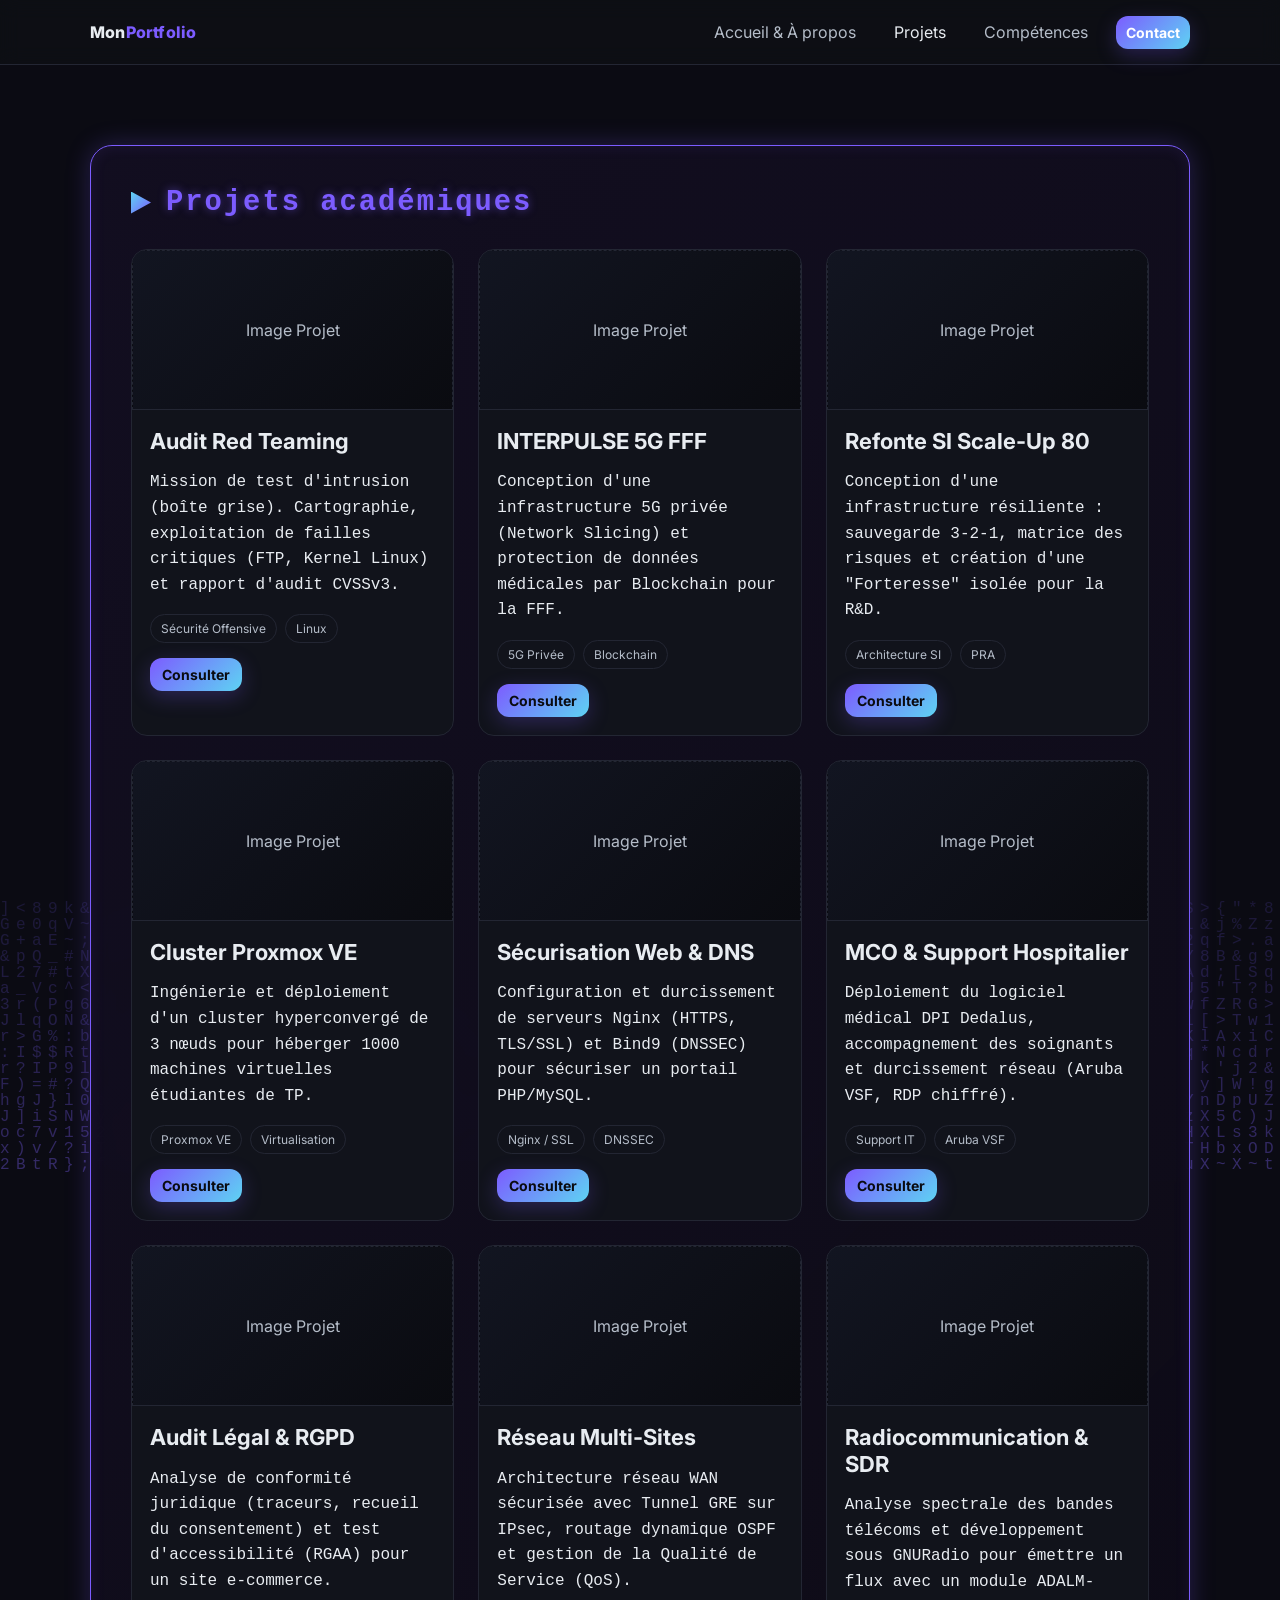
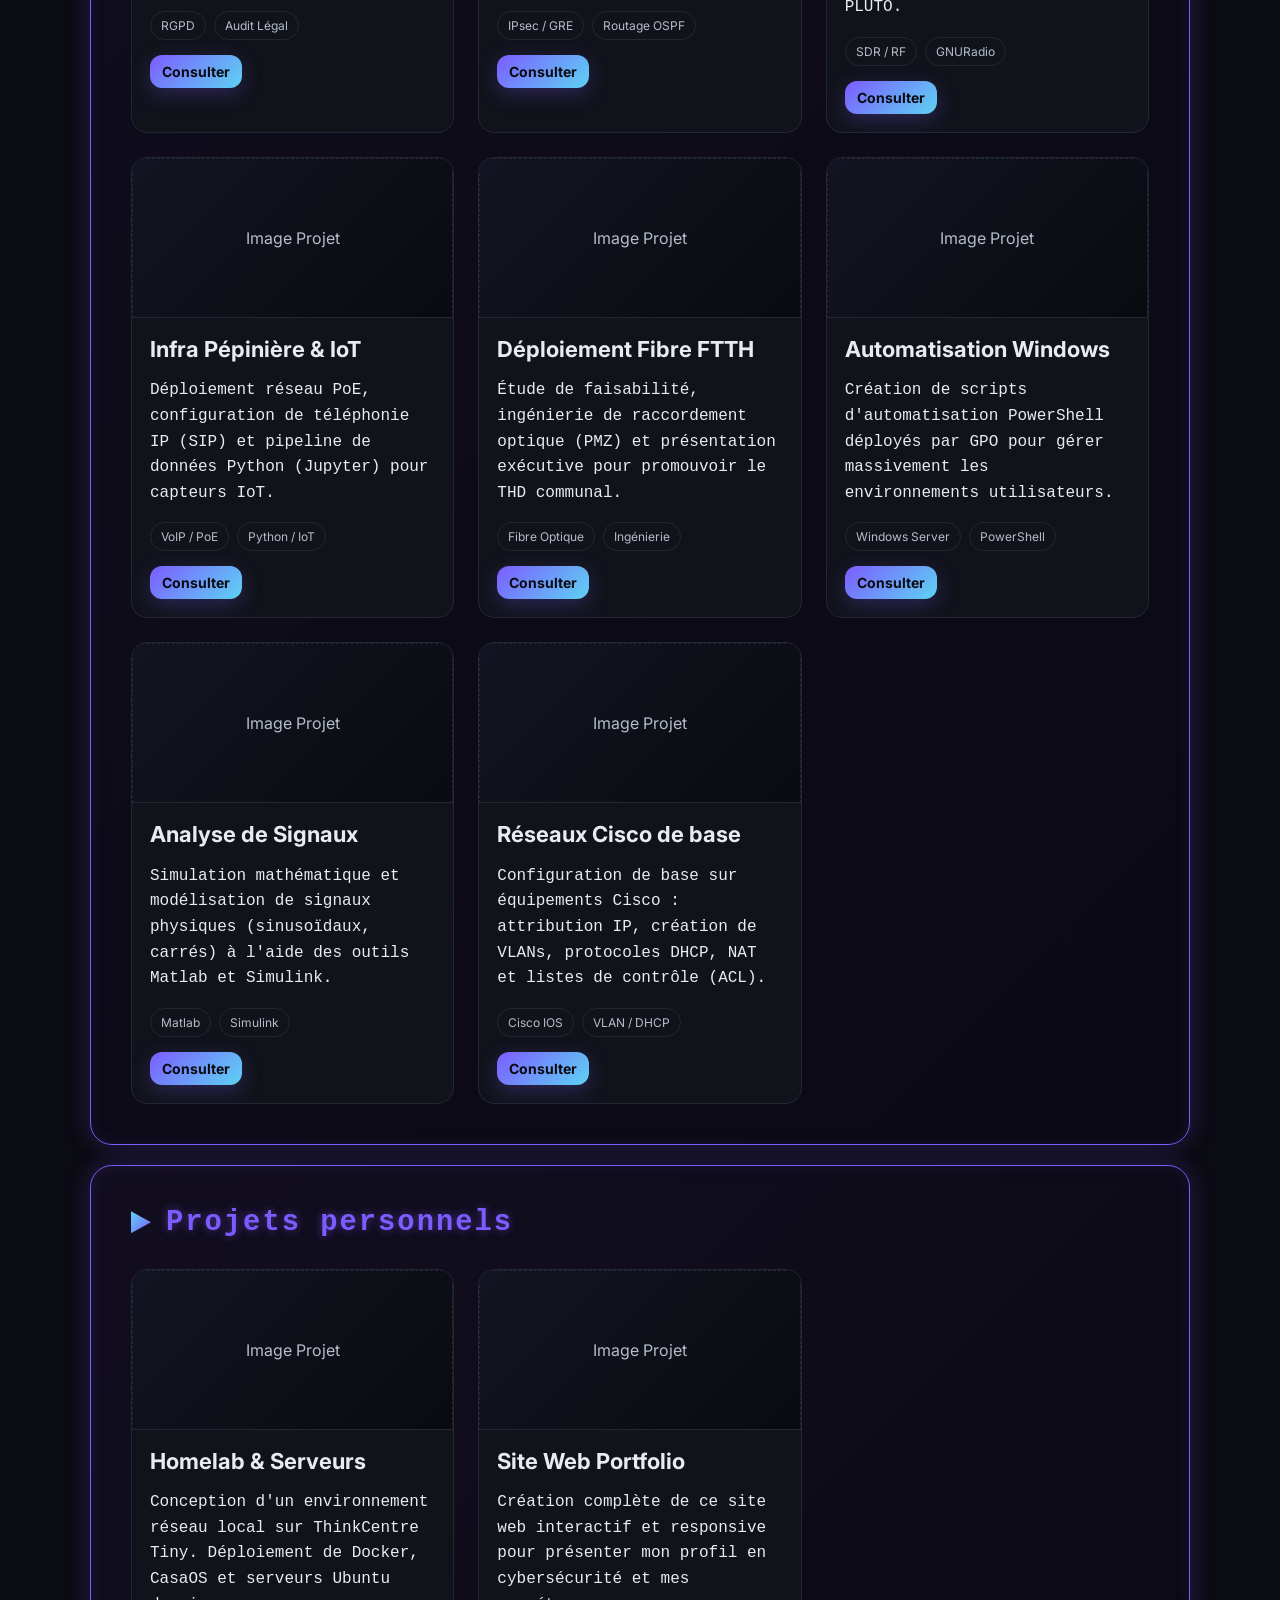
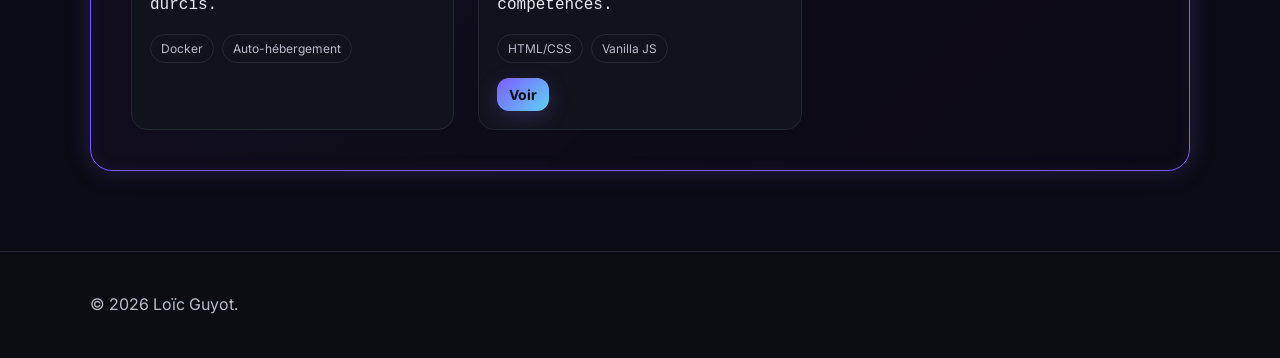
==== projets.html @ 26d1b056 "Add files via upload" ====
<!DOCTYPE html>
<html lang="fr">
<head>
  <meta charset="utf-8" />
  <meta name="viewport" content="width=device-width, initial-scale=1" />
  <title>Projets - Loïc Guyot</title>
  <link rel="preconnect" href="https://fonts.googleapis.com">
  <link rel="preconnect" href="https://fonts.gstatic.com" crossorigin>
  <link href="https://fonts.googleapis.com/css2?family=Inter:wght@300;400;600;800&display=swap" rel="stylesheet">
  <link rel="stylesheet" href="styles.css" />
</head>
<body>
  <header class="site-header">
    <div class="container header-inner">
      <a href="index.html" class="brand">Mon<span>Portfolio</span></a>
      <nav class="nav">
        <a href="index.html">Accueil & À propos</a>
        <a href="projets.html" style="color:var(--text)">Projets</a>
        <a href="competences.html">Compétences</a>
        <a class="btn btn-sm" href="contact.html" style="color: #fff;">Contact</a>
      </nav>
      <button class="menu-toggle" aria-label="Ouvrir le menu">☰</button>
    </div>
  </header>

  <main>
    <section class="section terminal-section">
      <canvas id="matrix-canvas"></canvas>
      
      <div class="container relative-z">
        
        <!-- SECTION PROJETS ACADÉMIQUES ET PRO -->
        <div class="terminal-window">
          <div class="terminal-prompt">
            <div class="play-icon"></div>
            <div class="prompt-text">Projets académiques</div>
          </div>
          
          <div class="terminal-content stack gap-3">
            <div class="projects-grid">
              
              <!-- 1. Pentest Bug&Blog -->
              <article class="project card hover-raise">
                <div class="project-cover placeholder">Image Projet</div>
                <div class="card-body">
                  <h3>Audit Red Teaming</h3>
                  <p>Mission de test d'intrusion (boîte grise). Cartographie, exploitation de failles critiques (FTP, Kernel Linux) et rapport d'audit CVSSv3.</p>
                  <div class="tags">
                    <span class="tag">Sécurité Offensive</span><span class="tag">Linux</span>
                  </div>
                  <div class="row gap-1" style="margin-top: 15px;">
                    <a class="btn btn-sm" href="documents/SAE5.Cyber - Pentest_BugAndBlog_Ltd.pdf" target="_blank">Consulter</a>
                  </div>
                </div>
              </article>

              <!-- 2. Projet INTERPULSE 5G FFF -->
              <article class="project card hover-raise">
                <div class="project-cover placeholder">Image Projet</div>
                <div class="card-body">
                  <h3>INTERPULSE 5G FFF</h3>
                  <p>Conception d'une infrastructure 5G privée (Network Slicing) et protection de données médicales par Blockchain pour la FFF.</p>
                  <div class="tags">
                    <span class="tag">5G Privée</span><span class="tag">Blockchain</span>
                  </div>
                  <div class="row gap-1" style="margin-top: 15px;">
                    <a class="btn btn-sm" href="documents/Communication - Projet_INTERPULSE_5G_FFF.pdf" target="_blank">Consulter</a>
                  </div>
                </div>
              </article>

              <!-- 3. Conception SI Scale-Up 80 -->
              <article class="project card hover-raise">
                <div class="project-cover placeholder">Image Projet</div>
                <div class="card-body">
                  <h3>Refonte SI Scale-Up 80</h3>
                  <p>Conception d'une infrastructure résiliente : sauvegarde 3-2-1, matrice des risques et création d'une "Forteresse" isolée pour la R&D.</p>
                  <div class="tags">
                    <span class="tag">Architecture SI</span><span class="tag">PRA</span>
                  </div>
                  <div class="row gap-1" style="margin-top: 15px;">
                    <a class="btn btn-sm" href="documents/SAE5.02 - Conception_SI_Scale-Up_80.pdf" target="_blank">Consulter</a>
                  </div>
                </div>
              </article>

              <!-- 4. Cluster Hyperviseur Proxmox -->
              <article class="project card hover-raise">
                <div class="project-cover placeholder">Image Projet</div>
                <div class="card-body">
                  <h3>Cluster Proxmox VE</h3>
                  <p>Ingénierie et déploiement d'un cluster hyperconvergé de 3 nœuds pour héberger 1000 machines virtuelles étudiantes de TP.</p>
                  <div class="tags">
                    <span class="tag">Proxmox VE</span><span class="tag">Virtualisation</span>
                  </div>
                  <div class="row gap-1" style="margin-top: 15px;">
                    <a class="btn btn-sm" href="documents/SAE5.01 - Cluster_Hyperviseur_Salles_TP.pdf" target="_blank">Consulter</a>
                  </div>
                </div>
              </article>

              <!-- 5. Sécurisation Web & DNS -->
              <article class="project card hover-raise">
                <div class="project-cover placeholder">Image Projet</div>
                <div class="card-body">
                  <h3>Sécurisation Web & DNS</h3>
                  <p>Configuration et durcissement de serveurs Nginx (HTTPS, TLS/SSL) et Bind9 (DNSSEC) pour sécuriser un portail PHP/MySQL.</p>
                  <div class="tags">
                    <span class="tag">Nginx / SSL</span><span class="tag">DNSSEC</span>
                  </div>
                  <div class="row gap-1" style="margin-top: 15px;">
                    <a class="btn btn-sm" href="documents/SAE4.01 - WriteUp_Securisation_Web_DNS.pdf" target="_blank">Consulter</a>
                  </div>
                </div>
              </article>

              <!-- 6. Stage CH Béthune -->
              <article class="project card hover-raise">
                <div class="project-cover placeholder">Image Projet</div>
                <div class="card-body">
                  <h3>MCO & Support Hospitalier</h3>
                  <p>Déploiement du logiciel médical DPI Dedalus, accompagnement des soignants et durcissement réseau (Aruba VSF, RDP chiffré).</p>
                  <div class="tags">
                    <span class="tag">Support IT</span><span class="tag">Aruba VSF</span>
                  </div>
                  <div class="row gap-1" style="margin-top: 15px;">
                    <a class="btn btn-sm" href="documents/Rapport de Stage 2026.pdf" target="_blank">Consulter</a>
                  </div>
                </div>
              </article>

              <!-- 7. Audit RGPD Décathlon -->
              <article class="project card hover-raise">
                <div class="project-cover placeholder">Image Projet</div>
                <div class="card-body">
                  <h3>Audit Légal & RGPD</h3>
                  <p>Analyse de conformité juridique (traceurs, recueil du consentement) et test d'accessibilité (RGAA) pour un site e-commerce.</p>
                  <div class="tags">
                    <span class="tag">RGPD</span><span class="tag">Audit Légal</span>
                  </div>
                  <div class="row gap-1" style="margin-top: 15px;">
                    <a class="btn btn-sm" href="documents/R6.02 - Audit_Juridique_RGPD_Decathlon.pdf" target="_blank">Consulter</a>
                  </div>
                </div>
              </article>

              <!-- 8. Pépinière Multi-Sites -->
              <article class="project card hover-raise">
                <div class="project-cover placeholder">Image Projet</div>
                <div class="card-body">
                  <h3>Réseau Multi-Sites</h3>
                  <p>Architecture réseau WAN sécurisée avec Tunnel GRE sur IPsec, routage dynamique OSPF et gestion de la Qualité de Service (QoS).</p>
                  <div class="tags">
                    <span class="tag">IPsec / GRE</span><span class="tag">Routage OSPF</span>
                  </div>
                  <div class="row gap-1" style="margin-top: 15px;">
                    <a class="btn btn-sm" href="documents/SAE3.03 - Pepiniere_Multi-Sites.pdf" target="_blank">Consulter</a>
                  </div>
                </div>
              </article>

              <!-- 9. Radio SDR & Signaux -->
              <article class="project card hover-raise">
                <div class="project-cover placeholder">Image Projet</div>
                <div class="card-body">
                  <h3>Radiocommunication & SDR</h3>
                  <p>Analyse spectrale des bandes télécoms et développement sous GNURadio pour émettre un flux avec un module ADALM-PLUTO.</p>
                  <div class="tags">
                    <span class="tag">SDR / RF</span><span class="tag">GNURadio</span>
                  </div>
                  <div class="row gap-1" style="margin-top: 15px;">
                    <a class="btn btn-sm" href="documents/SAE3.01 - Etude_Transmission_Signaux.pdf" target="_blank">Consulter</a>
                  </div>
                </div>
              </article>

              <!-- 10. Pépinière Infra & IoT -->
              <article class="project card hover-raise">
                <div class="project-cover placeholder">Image Projet</div>
                <div class="card-body">
                  <h3>Infra Pépinière & IoT</h3>
                  <p>Déploiement réseau PoE, configuration de téléphonie IP (SIP) et pipeline de données Python (Jupyter) pour capteurs IoT.</p>
                  <div class="tags">
                    <span class="tag">VoIP / PoE</span><span class="tag">Python / IoT</span>
                  </div>
                  <div class="row gap-1" style="margin-top: 15px;">
                    <a class="btn btn-sm" href="documents/SAE2.01 - Pepiniere_Entreprises_Infra.pdf" target="_blank">Consulter</a>
                  </div>
                </div>
              </article>

              <!-- 11. Fibre Locon -->
              <article class="project card hover-raise">
                <div class="project-cover placeholder">Image Projet</div>
                <div class="card-body">
                  <h3>Déploiement Fibre FTTH</h3>
                  <p>Étude de faisabilité, ingénierie de raccordement optique (PMZ) et présentation exécutive pour promouvoir le THD communal.</p>
                  <div class="tags">
                    <span class="tag">Fibre Optique</span><span class="tag">Ingénierie</span>
                  </div>
                  <div class="row gap-1" style="margin-top: 15px;">
                    <a class="btn btn-sm" href="documents/Communication - Deploiement_Fibre_FTTH_Locon.pdf" target="_blank">Consulter</a>
                  </div>
                </div>
              </article>

              <!-- 12. Admin Windows Server -->
              <article class="project card hover-raise">
                <div class="project-cover placeholder">Image Projet</div>
                <div class="card-body">
                  <h3>Automatisation Windows</h3>
                  <p>Création de scripts d'automatisation PowerShell déployés par GPO pour gérer massivement les environnements utilisateurs.</p>
                  <div class="tags">
                    <span class="tag">Windows Server</span><span class="tag">PowerShell</span>
                  </div>
                  <div class="row gap-1" style="margin-top: 15px;">
                    <a class="btn btn-sm" href="documents/R2.04 - Administration_Windows_Serveur.pdf" target="_blank">Consulter</a>
                  </div>
                </div>
              </article>

              <!-- 13. Découverte Dispositifs Transmission -->
              <article class="project card hover-raise">
                <div class="project-cover placeholder">Image Projet</div>
                <div class="card-body">
                  <h3>Analyse de Signaux</h3>
                  <p>Simulation mathématique et modélisation de signaux physiques (sinusoïdaux, carrés) à l'aide des outils Matlab et Simulink.</p>
                  <div class="tags">
                    <span class="tag">Matlab</span><span class="tag">Simulink</span>
                  </div>
                  <div class="row gap-1" style="margin-top: 15px;">
                    <a class="btn btn-sm" href="documents/SAE1.03 - Decouverte_Dispositif_Transmission.pdf" target="_blank">Consulter</a>
                  </div>
                </div>
              </article>

              <!-- 14. Initiation Cisco -->
              <article class="project card hover-raise">
                <div class="project-cover placeholder">Image Projet</div>
                <div class="card-body">
                  <h3>Réseaux Cisco de base</h3>
                  <p>Configuration de base sur équipements Cisco : attribution IP, création de VLANs, protocoles DHCP, NAT et listes de contrôle (ACL).</p>
                  <div class="tags">
                    <span class="tag">Cisco IOS</span><span class="tag">VLAN / DHCP</span>
                  </div>
                  <div class="row gap-1" style="margin-top: 15px;">
                    <a class="btn btn-sm" href="documents/SAE1.02 - Initiation_Reseaux_Informatiques.pdf" target="_blank">Consulter</a>
                  </div>
                </div>
              </article>

            </div>
          </div>
        </div>
      </div>

      <br>
      
      <!-- SECTION PROJETS PERSONNELS -->
      <div class="container relative-z">
        <div class="terminal-window">
          <div class="terminal-prompt">
            <div class="play-icon"></div>
            <div class="prompt-text">Projets personnels</div>
          </div>
          
          <div class="terminal-content stack gap-3">
            <div class="projects-grid">
              
              <!-- 15. Homelab -->
              <article class="project card hover-raise">
                <div class="project-cover placeholder">Image Projet</div>
                <div class="card-body">
                  <h3>Homelab & Serveurs</h3>
                  <p>Conception d'un environnement réseau local sur ThinkCentre Tiny. Déploiement de Docker, CasaOS et serveurs Ubuntu durcis.</p>
                  <div class="tags">
                    <span class="tag">Docker</span><span class="tag">Auto-hébergement</span>
                  </div>
                  <div class="row gap-1" style="margin-top: 15px;">
                    <!--<a class="btn btn-sm" href="competences.html">Voir les détails</a>-->
                  </div>
                </div>
              </article>

              <!-- 16. Portfolio -->
              <article class="project card hover-raise">
                <div class="project-cover placeholder">Image Projet</div>
                <div class="card-body">
                  <h3>Site Web Portfolio</h3>
                  <p>Création complète de ce site web interactif et responsive pour présenter mon profil en cybersécurité et mes compétences.</p>
                  <div class="tags">
                    <span class="tag">HTML/CSS</span><span class="tag">Vanilla JS</span>
                  </div>
                  <div class="row gap-1" style="margin-top: 15px;">
                    <a class="btn btn-sm" href="index.html">Voir</a>
                  </div>
                </div>
              </article>

            </div>
          </div>
        </div>
      </div>

    </section>
  </main>

  <footer class="site-footer">
    <div class="container row between center-v">
      <p class="muted">© <span id="y"></span> Loïc Guyot.</p>
    </div>
  </footer>

  <script>
    document.getElementById('y').textContent = new Date().getFullYear();
    document.querySelector('.menu-toggle').addEventListener('click', () => document.querySelector('.nav').classList.toggle('open'));

    // Animation Matrix / Hacking
    const canvas = document.getElementById('matrix-canvas');
    const ctx = canvas.getContext('2d');

    function resizeCanvas() {
      canvas.width = window.innerWidth;
      const section = document.querySelector('.terminal-section');
      canvas.height = section ? section.offsetHeight : window.innerHeight;
    }
    window.addEventListener('resize', resizeCanvas);
    setTimeout(resizeCanvas, 100);

    const chars = 'ABCDEFGHIJKLMNOPQRSTUVWXYZ0123456789$+-*/=%""\'#&_(),.;:?!\\|{}<>[]^~azertyuiopqsdfghjklmwxcvbn';
    const fontSize = 16;
    let columns = 0;
    let drops = [];

    function initMatrix() {
      columns = canvas.width / fontSize;
      drops = [];
      for (let x = 0; x < columns; x++) {
        drops[x] = 1;
      }
    }
    setTimeout(initMatrix, 150);

    function drawMatrix() {
      ctx.fillStyle = 'rgba(14, 15, 20, 0.05)'; 
      ctx.fillRect(0, 0, canvas.width, canvas.height);

      ctx.fillStyle = '#7c5cff'; 
      ctx.font = fontSize + 'px monospace';

      for (let i = 0; i < drops.length; i++) {
        const text = chars.charAt(Math.floor(Math.random() * chars.length));
        ctx.fillText(text, i * fontSize, drops[i] * fontSize);

        if (drops[i] * fontSize > canvas.height && Math.random() > 0.975) {
          drops[i] = 0;
        }
        drops[i]++;
      }
    }
    setInterval(drawMatrix, 35);
  </script>
</body>
</html>
---- styles.css ----
/* ===== Variables & Reset ===== */
:root{
  --bg: #0e0f14;
  --bg-alt: #151824;
  --text: #e8ecf1;
  --muted: #b5bdc9;
  --brand: #7c5cff;
  --brand-2: #5ed3f3;
  --card: #11131b;
  --border: #232633;
  --shadow: rgba(0,0,0,0.25);
  --radius: 16px;
  --radius-lg: 22px;
  --maxw: 1100px;
  --gap: 24px;
}

*{ box-sizing: border-box; }
html,body{ margin:0; padding:0; font-family: Inter, system-ui, -apple-system, Segoe UI, Roboto, Arial, sans-serif; color: var(--text); background: var(--bg); }

img{ max-width:100%; height:auto; display:block; }

a{ color: inherit; text-decoration: none; }
p{ line-height: 1.6; }
h1,h2,h3{ line-height:1.2; margin: 0 0 10px; }
h1{ font-size: clamp(32px, 6vw, 60px); }
h2{ font-size: clamp(24px, 3.5vw, 36px); }
h3{ font-size: clamp(18px, 2vw, 22px); }

.muted{ color: var(--muted); }

.container{ width: min(100% - 32px, var(--maxw)); margin: 0 auto; }

.section{ padding: 80px 0; }
.section.alt{ background: var(--bg-alt); }
.section-head{ display:flex; align-items:end; justify-content:space-between; gap: var(--gap); margin-bottom: 28px; }

.grid-2{ display:grid; grid-template-columns: 1.1fr 0.9fr; gap: var(--gap); align-items: center; }
.row{ display:flex; gap: var(--gap); flex-wrap: wrap; }
.stack{ display:flex; flex-direction: column; }
.stack.gap-1{ gap: 10px; }
.stack.gap-2{ gap: 16px; }
.stack.gap-3{ gap: 22px; }

/* ===== Header ===== */
.site-header{
  position: sticky; top:0; z-index: 50;
  background: rgba(14,15,20,0.7); backdrop-filter: blur(10px);
  border-bottom: 1px solid var(--border);
}
.header-inner{ display:flex; align-items:center; justify-content:space-between; padding: 14px 0; gap: 16px; }
.brand{ font-weight: 800; letter-spacing: .2px; }
.brand span{ color: var(--brand); }

.nav{ display:flex; gap: 18px; align-items:center; }
.nav a{ padding: 8px 10px; color: var(--muted); }
.nav a:hover{ color: var(--text); }
.nav .btn{ color: #fff; }

.menu-toggle{ display:none; background:none; border:1px solid var(--border); color:var(--text); padding:8px 12px; border-radius: 10px; cursor:pointer; }

/* ===== Cards / Helpers ===== */
.card{ background: var(--card); border: 1px solid var(--border); border-radius: var(--radius); overflow: hidden; }
.card.shadow{ box-shadow: 0 10px 30px var(--shadow); }
.card-body{ padding: 18px; }

.placeholder{ border:1px dashed var(--border); background: #0c0e14; color: var(--muted); display:grid; place-items:center; }

.hover-raise{ transition: transform .2s ease, box-shadow .2s ease; }
.hover-raise:hover{ transform: translateY(-4px); box-shadow: 0 12px 28px var(--shadow); }

.tags{ display:flex; gap: 8px; flex-wrap: wrap; margin: 10px 0 14px; }
.tag{ font-size: 12px; border: 1px solid var(--border); padding: 6px 10px; border-radius: 999px; color: var(--muted); }

/* ===== Projects ===== */
.projects-grid{
  display:grid; gap: var(--gap);
  grid-template-columns: repeat(3, 1fr);
}
.project-cover{ height: 160px; display:grid; place-items:center; background: linear-gradient(135deg, #121521, #0a0b10); border-bottom: 1px solid var(--border); }

/* ===== Contact ===== */
.form label{ display:grid; gap: 8px; color: var(--muted); }
.form input, .form textarea{
  width: 100%; padding: 12px 14px; border-radius: 12px; background: #0d0f15; border: 1px solid var(--border); color: var(--text);
}

/* ===== Footer ===== */
.site-footer{ border-top: 1px solid var(--border); padding: 24px 0; background: #0c0d12; }
.row.between{ justify-content: space-between; }
.center-v{ align-items:center; }

/* ===== Buttons ===== */
.btn{
  background: linear-gradient(135deg, var(--brand), var(--brand-2));
  color: #0a0b10; font-weight: 700;
  padding: 10px 16px; border-radius: 12px; display:inline-block;
  box-shadow: 0 6px 20px rgba(124,92,255,0.25);
}
.btn:hover{ filter: brightness(1.05); }
.btn-ghost{ background: transparent; border: 1px solid var(--border); color: var(--text); box-shadow: none; }
.btn-sm{ padding: 8px 12px; font-size: 14px; }

/* ===== Contact list ===== */
.contact-list{ list-style: none; padding-left: 0; display:grid; gap: 8px; }
.contact-list strong{ color: var(--text); }

/* ===== Responsive ===== */
@media (max-width: 980px){
  .grid-2{ grid-template-columns: 1fr; }
  .projects-grid{ grid-template-columns: repeat(2, 1fr); }
}
@media (max-width: 640px){
  .nav{ display:none; }
  .nav.open{ display:flex; position: absolute; top: 62px; right: 16px; background: var(--card); border: 1px solid var(--border); border-radius: 12px; padding: 10px; flex-direction: column; min-width: 200px; }
  .menu-toggle{ display:block; }
  .projects-grid{ grid-template-columns: 1fr; }
}

/* ===== Nouvelles Compétences (Style BUT R&T) ===== */
.competences-grid-cards {
  display: flex; flex-direction: column; align-items: center; gap: 20px; margin-top: 20px;
}
.comp-card {
  width: 600px; max-width: 90vw; border-radius: 8px; overflow: hidden; color: #fff; box-shadow: 0 4px 10px rgba(0,0,0,0.3); display: flex; flex-direction: column; transition: transform 0.2s ease; cursor: pointer;
}
.comp-card:hover { transform: translateY(-5px); }
.comp-header { padding: 10px; text-align: center; font-weight: 800; text-transform: uppercase; letter-spacing: 1px; background: rgba(0, 0, 0, 0.2); }
.comp-body { padding: 20px; text-align: center; flex-grow: 1; display: flex; flex-direction: column; gap: 10px; justify-content: center; }
.comp-level { font-weight: 600; font-size: 1.1em; opacity: 0.9; }
.comp-body p { margin: 0; font-size: 0.95em; line-height: 1.4; }

.comp-card.red { background-color: #b91c1c; border: 1px solid #991b1b; }
.comp-card.red .comp-header { background-color: #7f1d1d; }
.comp-card.orange { background-color: #ea8858; border: 1px solid #c2410c; }
.comp-card.orange .comp-header { background-color: #c0562e; }
.comp-card.yellow { background-color: #eab308; border: 1px solid #ca8a04; color: #fff; }
.comp-card.yellow .comp-header { background-color: #a16207; color: #fff; }
.comp-card.green { background-color: #84cc16; border: 1px solid #65a30d; color: #fff; }
.comp-card.green .comp-header { background-color: #4d7c0f; color: #fff; }
.comp-card.blue { background-color: #1e3a8a; border: 1px solid #172554; }
.comp-card.blue .comp-header { background-color: #172554; }

@media (max-width: 600px) { .comp-card { width: 100%; } }

/* ===== MODALE ===== */
.modal { display: none; position: fixed; z-index: 1000; left: 0; top: 0; width: 100%; height: 100%; overflow: auto; background-color: rgba(0,0,0,0.8); backdrop-filter: blur(5px); }
.modal-content { position: relative; margin: 5% auto; padding: 24px 24px 20px; width: 80%; max-width: 900px; background-color: var(--card); color: var(--text); border-radius: var(--radius-lg); box-shadow: 0 18px 40px var(--shadow); border: 1px solid var(--border); border-left-width: 10px; }
.modal-content, .modal-content h2, .modal-content p, .accordion, .panel { font-family: Inter, system-ui, -apple-system, Segoe UI, Roboto, Arial, sans-serif !important; }
.modal-content.border-red { border-left-color: #b91c1c; } .bg-red { background-color: #7f1d1d; color: #ffffff; }
.modal-content.border-orange { border-left-color: #ea8858; } .bg-orange { background-color: #c0562e; color: #ffffff; }
.modal-content.border-yellow { border-left-color: #eab308; } .bg-yellow { background-color: #a16207; color: #ffffff; }
.modal-content.border-green { border-left-color: #84cc16; } .bg-green { background-color: #4d7c0f; color: #ffffff; }
.modal-content.border-blue { border-left-color: #1e3a8a; } .bg-blue { background-color: #172554; color: #ffffff; }
.close-btn { position: absolute; top: 12px; right: 16px; color: var(--muted); font-size: 28px; font-weight: bold; cursor: pointer; z-index: 10; line-height: 1; transition: color 0.15s ease; }
.close-btn:hover { color: var(--text); }
.detail-title { padding: 14px 18px; border-radius: 12px; margin: 0 0 18px; font-size: 20px; font-weight: 800; }
.accordion { background-color: #151824; color: var(--text); cursor: pointer; padding: 14px 16px; width: 100%; text-align: left; border: none; outline: none; transition: background-color 0.2s ease, color 0.2s ease; font-weight: 500; border-bottom: 1px solid var(--border); display: flex; justify-content: space-between; align-items: center; }
.accordion::after { content: '\002B'; font-weight: bold; margin-left: 12px; color: var(--muted); }
.accordion.active::after { content: "\2212"; }
.accordion:hover, .accordion.active { background-color: #1b2030; }
.panel { padding: 0 16px; background-color: #0e0f14; max-height: 0; overflow: hidden; transition: max-height 0.25s ease-out; border-left: 1px solid var(--border); border-right: 1px solid var(--border); border-bottom: 1px solid var(--border); }
.panel-inner { padding: 14px 0 16px; }
.panel-inner h4 { color: var(--brand-2); margin-bottom: 6px; }
.panel-inner ul { padding-left: 18px; }
.panel-inner li { margin-bottom: 4px; }
.click-info { font-size: 0.8em; opacity: 0.85; font-style: italic; margin-top: 10px; display: block; color: var(--muted); }
.ac-titre { color: var(--muted); font-weight: 700; margin-top: 20px; margin-bottom: 10px; text-transform: uppercase; font-size: 0.8rem; letter-spacing: 0.08em; }


/* ===== Section Terminal (Matrix Background + Box Custom) ===== */
.terminal-section {
  position: relative;
  padding: 80px 0;
  min-height: 80vh;
  overflow: hidden;
}

#matrix-canvas {
  position: absolute;
  top: 0;
  left: 0;
  width: 100%;
  height: 100%;
  z-index: 0;
  opacity: 0.35;
}

.relative-z {
  position: relative;
  z-index: 1;
}

/* --- Style de la Box "Terminal" --- */
.terminal-window {
  background: linear-gradient(135deg, rgba(20, 15, 35, 0.85) 0%, rgba(12, 10, 20, 0.95) 100%);
  border: 1px solid var(--brand);
  border-radius: var(--radius-lg);
  padding: 40px;
  box-shadow: 0 0 25px rgba(124, 92, 255, 0.25), inset 0 0 15px rgba(124, 92, 255, 0.1);
  backdrop-filter: blur(10px);
}

.terminal-window p, 
.terminal-window .lead, 
.terminal-window h1, 
.terminal-window h2, 
.terminal-window .eyebrow {
  font-family: 'Courier New', Courier, monospace;
}

.terminal-prompt {
  display: flex;
  align-items: center;
  gap: 15px;
  margin-bottom: 30px;
}

.play-icon {
  width: 20px;
  height: 22px;
  background: linear-gradient(to bottom right, var(--brand-2), var(--brand));
  clip-path: polygon(0 0, 0 100%, 100% 50%);
}

.prompt-text {
  color: var(--brand); 
  font-family: 'Courier New', Courier, monospace;
  font-weight: bold;
  font-size: 1.8rem;
  letter-spacing: 2px;
  text-shadow: 0 0 8px rgba(124, 92, 255, 0.5);
}

.terminal-content {
  margin-top: 10px;
}

/* ===== EFFET GLITCH SUR LA PHOTO DE PROFIL ===== */
.profile-container {
  position: relative;
  overflow: hidden;
  border-radius: var(--radius-lg);
}

.profile-glitch {
  width: 100%;
  border-radius: var(--radius-lg);
  object-fit: cover;
  transition: all 0.3s ease;
}

/* ===== LISTE TERMINAL (A PROPOS) ===== */
.terminal-list {
  font-family: 'Courier New', Courier, monospace;
  line-height: 1.8;
  font-size: 0.95rem;
}

.prompt-arrow {
  color: var(--brand-2);
  font-weight: bold;
}

.term-key {
  color: var(--brand);
  font-weight: bold;
  width: 180px;
  display: inline-block;
}

/* ===== GRILLE DES COMPÉTENCES (HARD SKILLS) ===== */
.tech-stack-container {
  background: rgba(10, 12, 18, 0.6);
  padding: 24px;
  border: 1px dashed var(--brand);
  display: flex;
  flex-direction: column;
  justify-content: center;
}

.stack-title {
  color: var(--muted);
  font-family: 'Courier New', Courier, monospace;
  margin-bottom: 20px;
  text-align: center;
  font-size: 1rem;
}

.tech-stack {
  display: flex;
  flex-wrap: wrap;
  gap: 12px;
  justify-content: center;
}

.tech-badge {
  display: flex;
  align-items: center;
  gap: 8px;
  background: rgba(124, 92, 255, 0.08);
  border: 1px solid rgba(124, 92, 255, 0.25);
  padding: 8px 14px;
  border-radius: 8px;
  color: var(--text);
  font-family: 'Courier New', Courier, monospace;
  font-size: 0.85rem;
  transition: all 0.3s ease;
}

.tech-badge img {
  width: 20px;
  height: 20px;
  object-fit: contain;
}

.tech-badge:hover {
  background: rgba(124, 92, 255, 0.25);
  border-color: var(--brand);
  transform: translateY(-2px);
  box-shadow: 0 4px 10px rgba(124, 92, 255, 0.2);
}
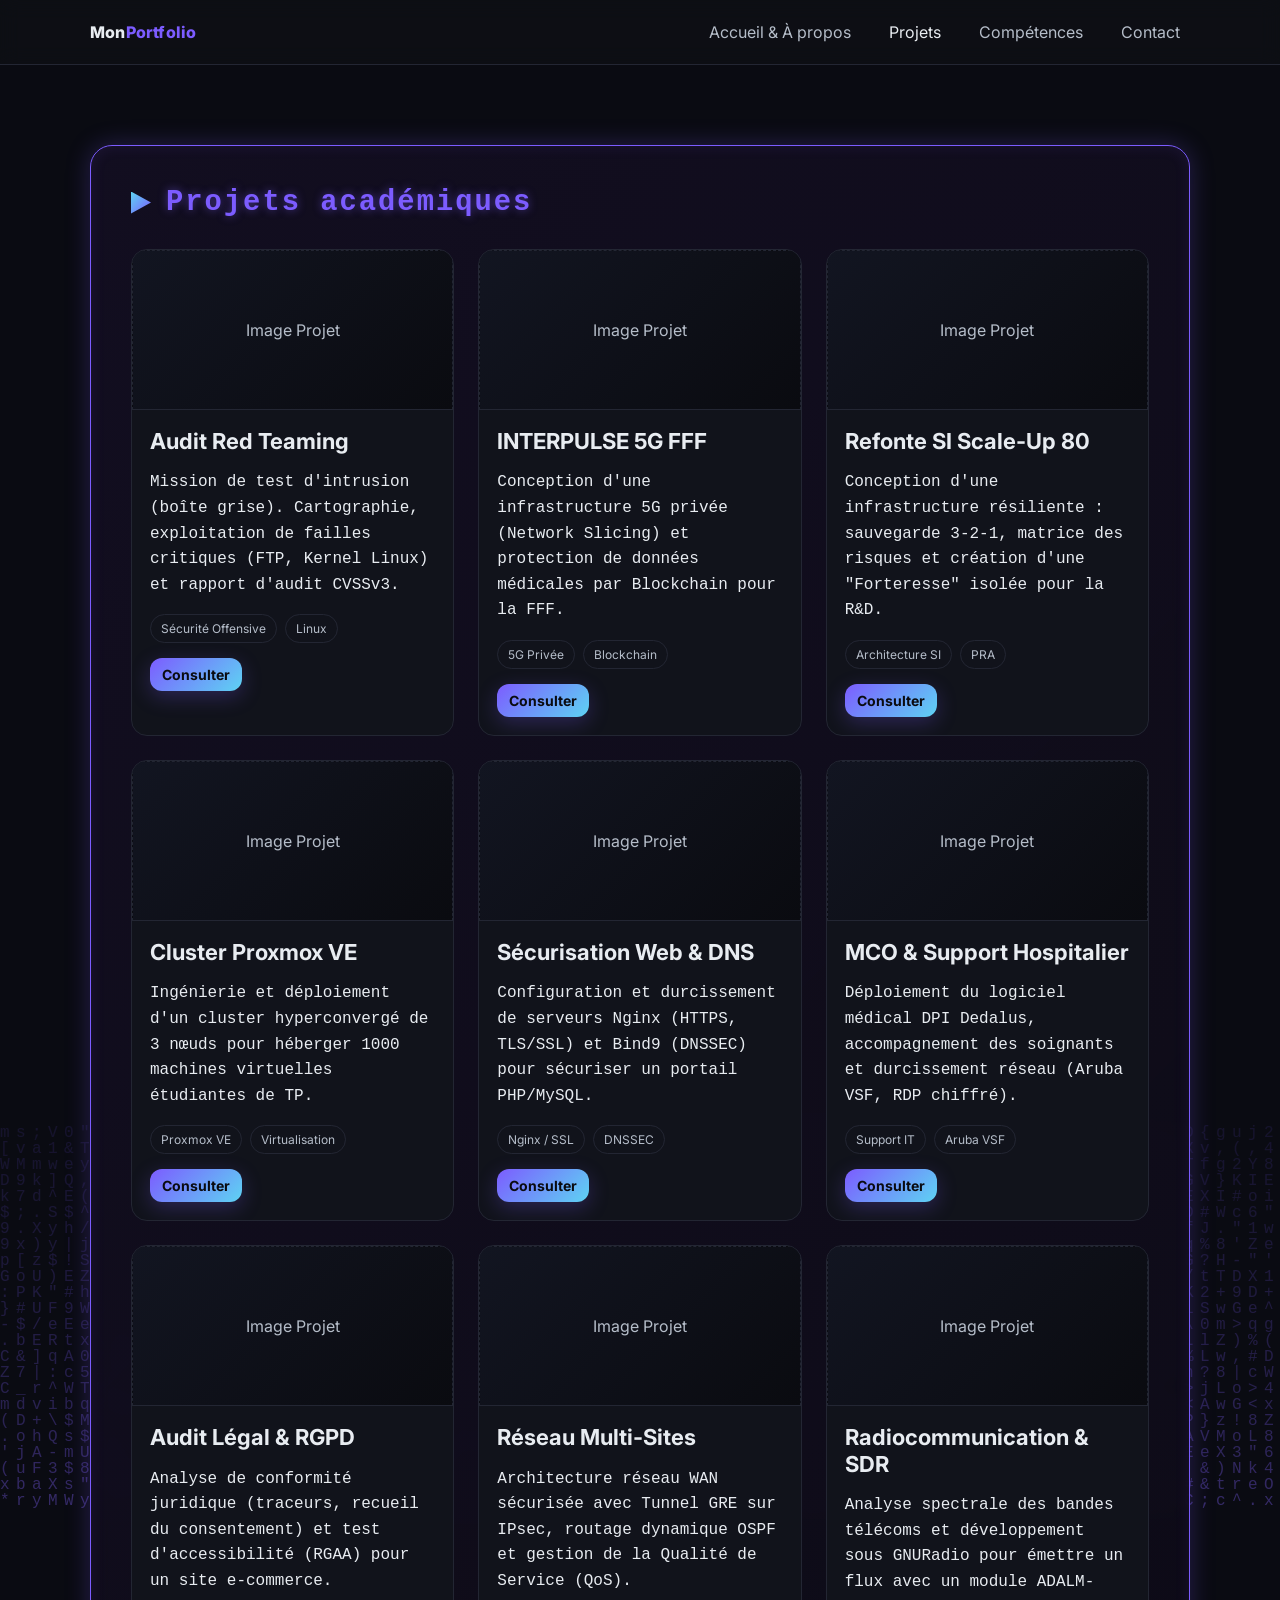
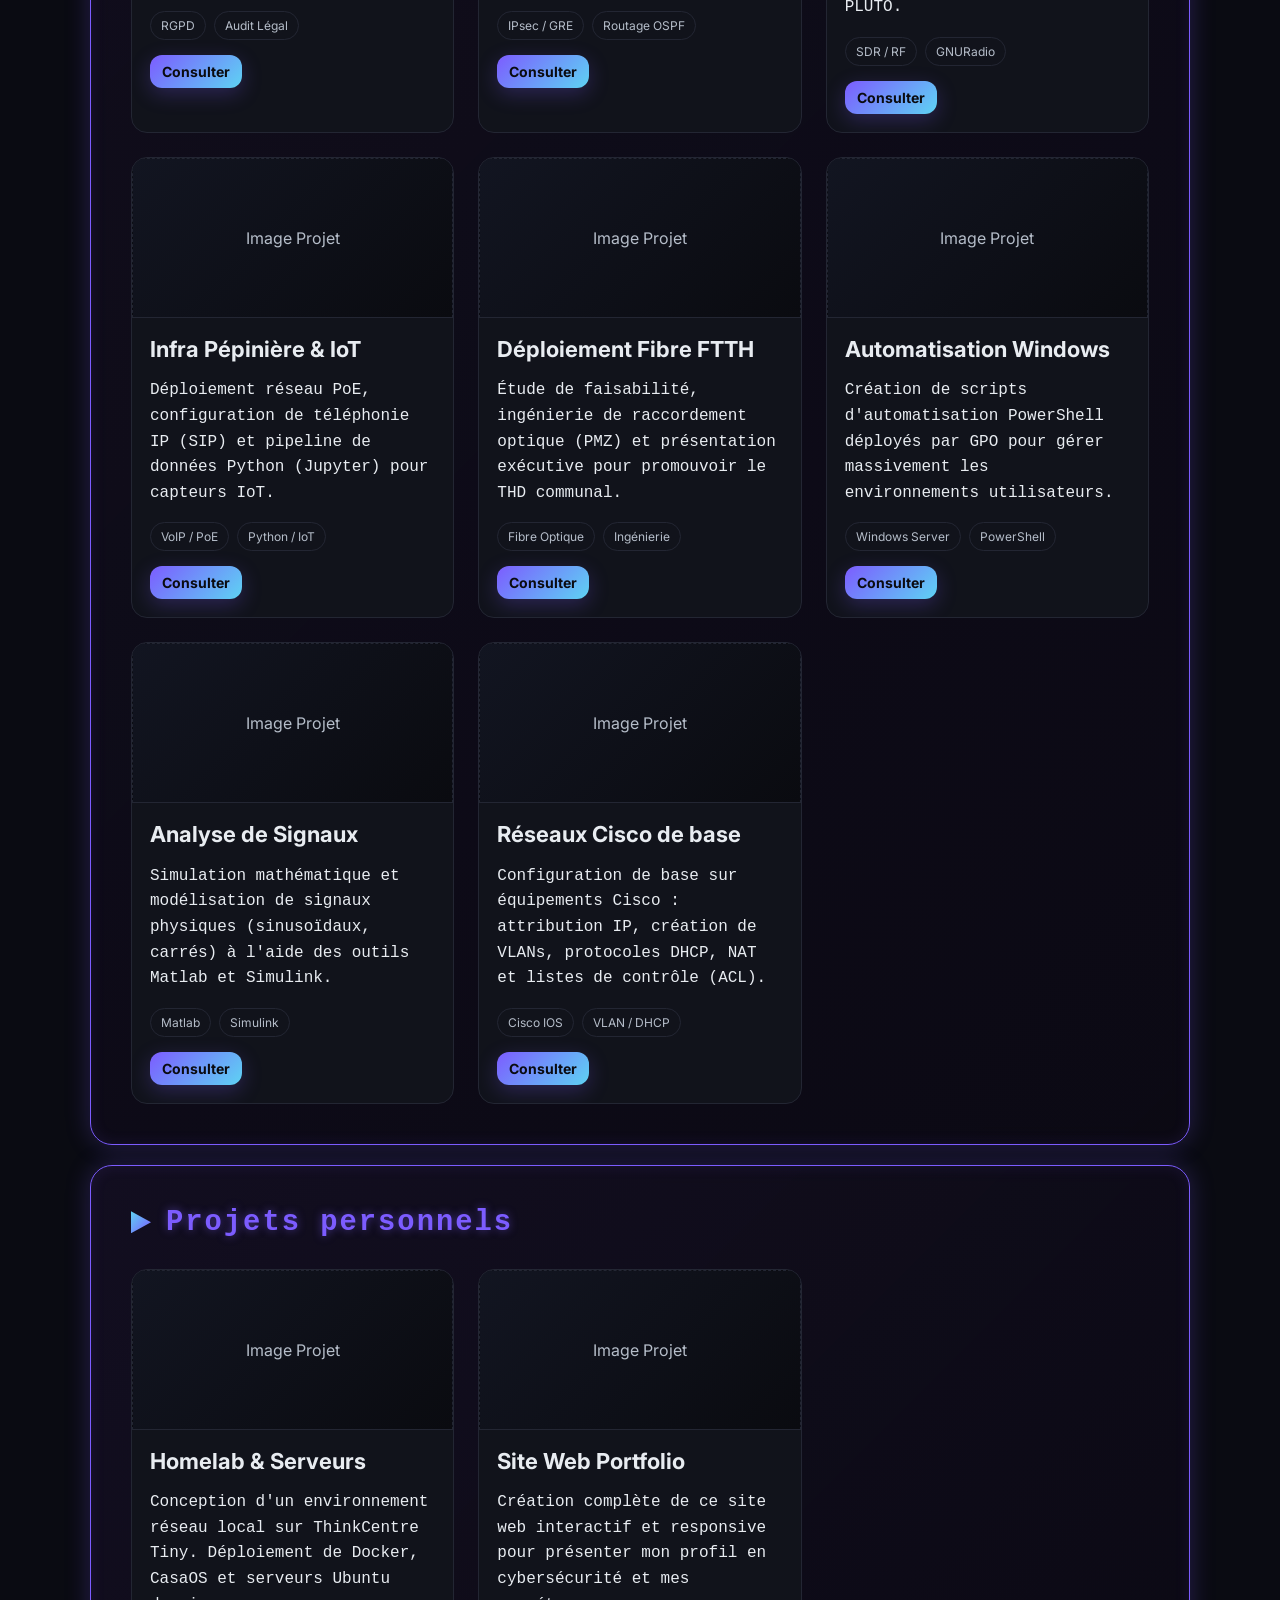
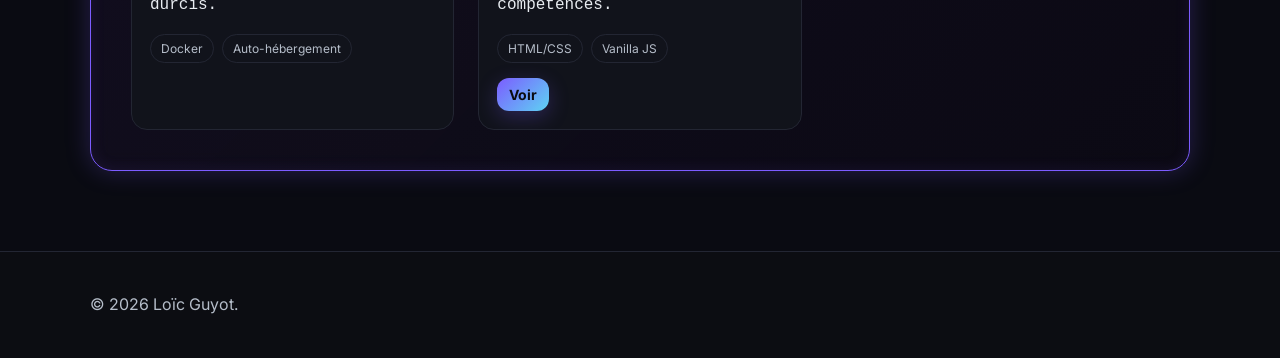
==== commit bd07eaa8: "Update projets.html" ====
--- a/projets.html
+++ b/projets.html
@@ -17,7 +17,7 @@
         <a href="index.html">Accueil & À propos</a>
         <a href="projets.html" style="color:var(--text)">Projets</a>
         <a href="competences.html">Compétences</a>
-        <a class="btn btn-sm" href="contact.html" style="color: #fff;">Contact</a>
+        <a href="contact.html">Contact</a>
       </nav>
       <button class="menu-toggle" aria-label="Ouvrir le menu">☰</button>
     </div>
@@ -361,4 +361,4 @@
     setInterval(drawMatrix, 35);
   </script>
 </body>
-</html>+</html>
